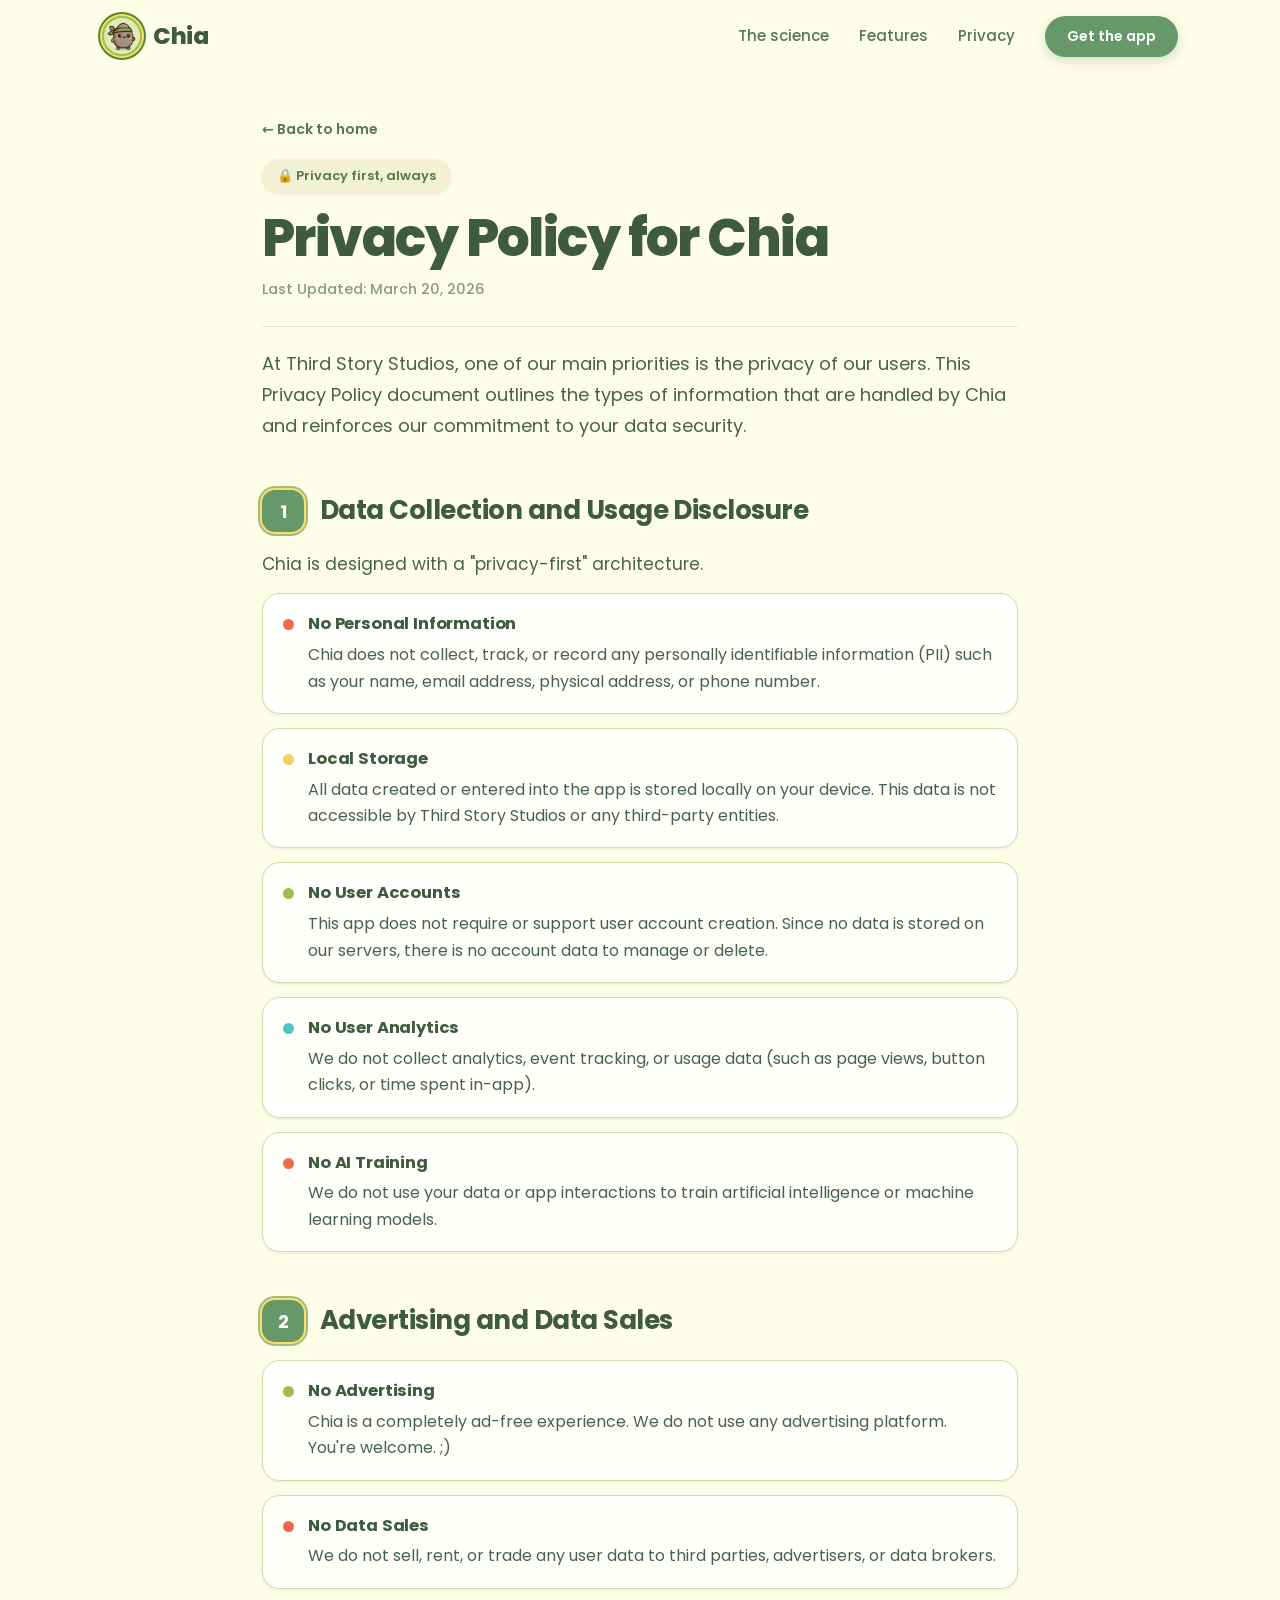
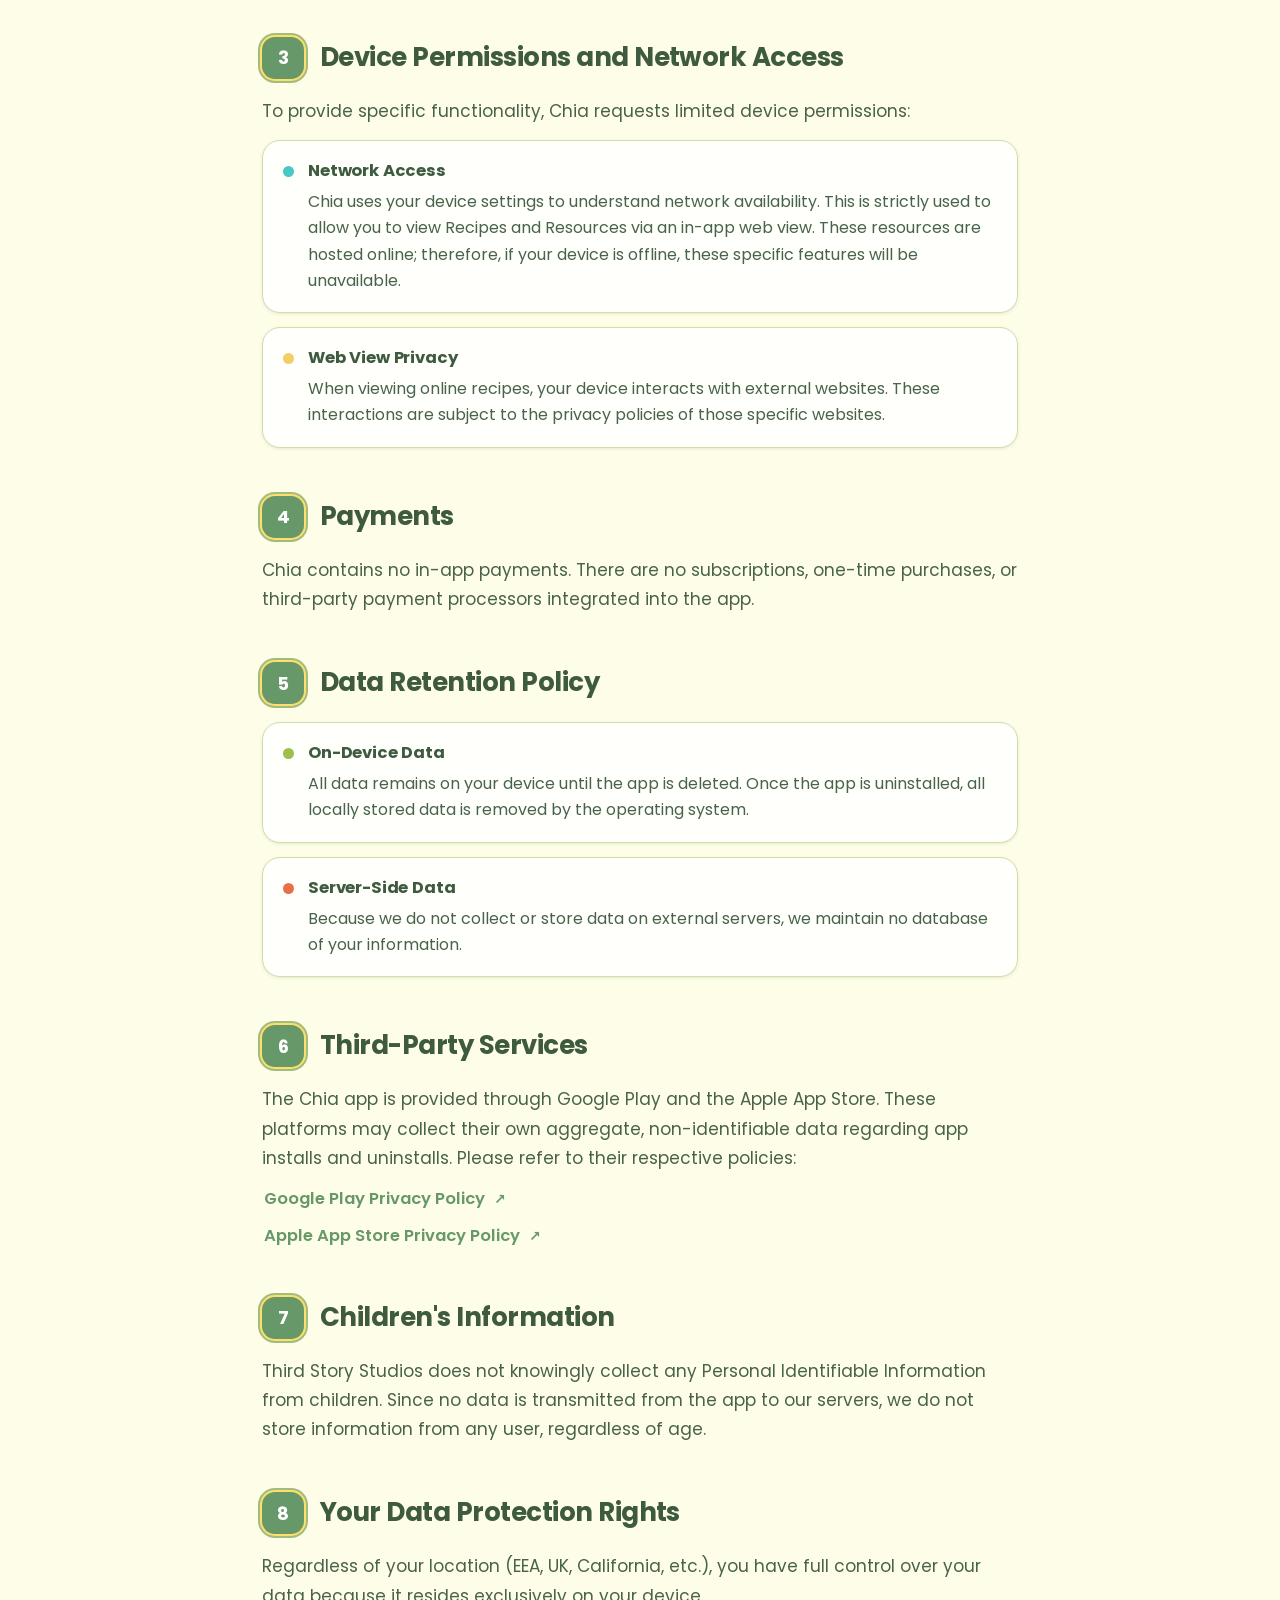
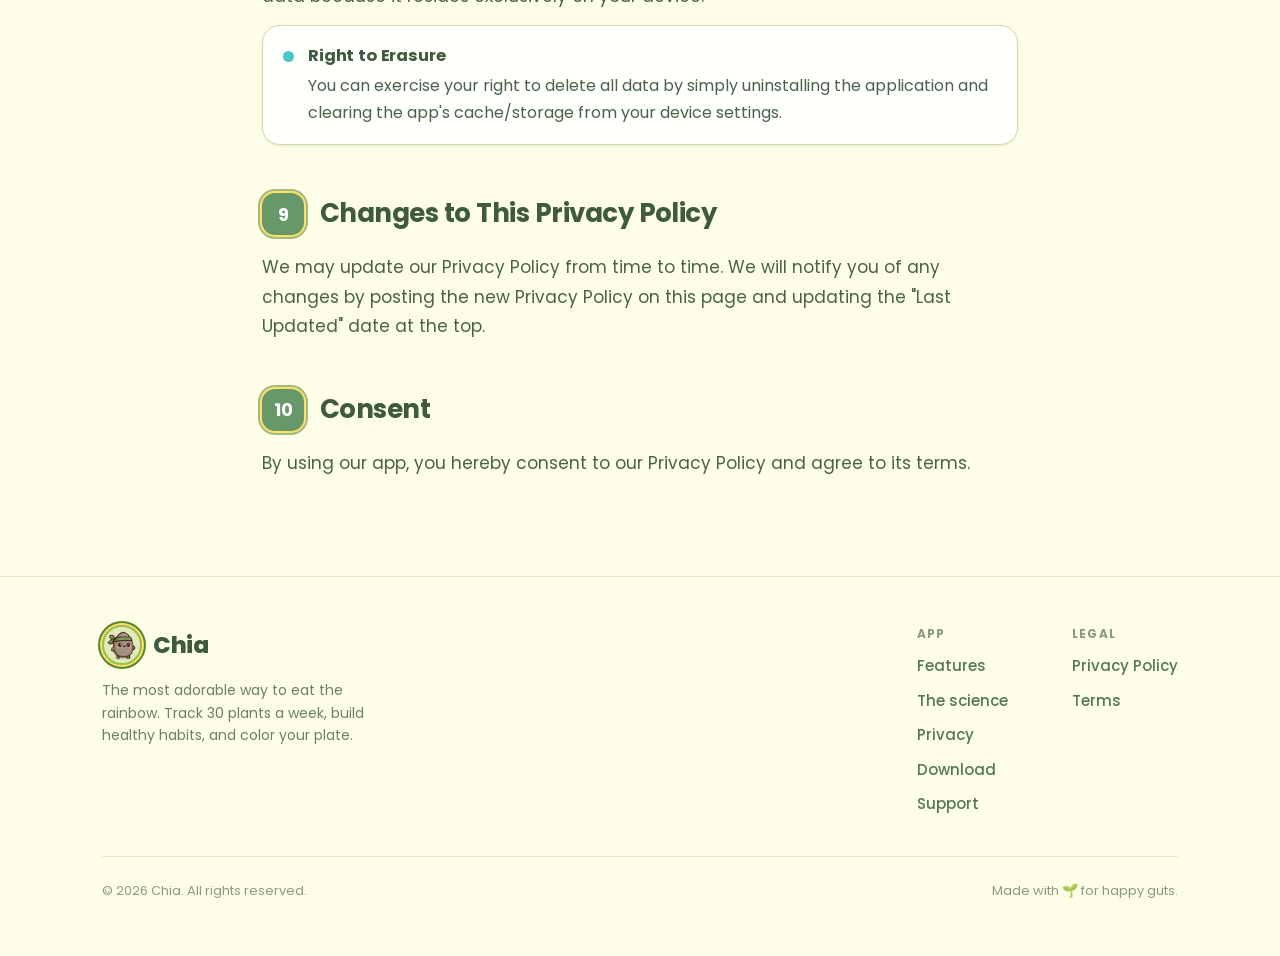
==== privacy-policy.html @ 507e9d5e "Add Support page and update footers - Add support.html with in-app feedback walkthrough and contact " ====
<!DOCTYPE html>
<html lang="en">
<head>
<meta charset="utf-8" />
<meta name="viewport" content="width=device-width, initial-scale=1" />
<title>Chia — Privacy Policy</title>
<meta name="description" content="How Chia collects, uses, and protects your data." />

<!-- Open Graph (iMessage, Facebook, WhatsApp, Slack, Discord, LinkedIn) -->
<meta property="og:type" content="website" />
<meta property="og:site_name" content="Chia" />
<meta property="og:title" content="Chia — Privacy Policy" />
<meta property="og:description" content="How Chia collects, uses, and protects your data." />
<meta property="og:url" content="https://chia-app.com/privacy-policy.html" />
<meta property="og:image" content="https://chia-app.com/assets/og-image.png" />
<meta property="og:image:width" content="1200" />
<meta property="og:image:height" content="630" />
<meta property="og:image:alt" content="Chia — eat the rainbow every day" />

<!-- Twitter / X -->
<meta name="twitter:card" content="summary_large_image" />
<meta name="twitter:title" content="Chia — Privacy Policy" />
<meta name="twitter:description" content="How Chia collects, uses, and protects your data." />
<meta name="twitter:image" content="https://chia-app.com/assets/og-image.png" />

<link rel="icon" href="/favicon.ico" sizes="any" />
<link rel="icon" type="image/png" sizes="32x32" href="/assets/favicon-32x32.png" />
<link rel="icon" type="image/png" sizes="16x16" href="/assets/favicon-16x16.png" />
<link rel="apple-touch-icon" sizes="180x180" href="/assets/apple-touch-icon.png" />
<link rel="preconnect" href="https://fonts.googleapis.com" />
<link rel="preconnect" href="https://fonts.gstatic.com" crossorigin />
<link href="https://fonts.googleapis.com/css2?family=Poppins:wght@400;500;600;700;800&display=swap" rel="stylesheet" />
<style>
  :root {
    --bg:#fefde8; --bg-warm:#f6f4e0; --card:#f2f1d4; --card-2:#fffffb;
    --text:#3e5b3f; --muted:#537954; --soft:#6b8169; --faint:#8a9a88;
    --ink:#48634a; --line:#e6e6c8;
    --red:#f26849; --yellow:#f2cf63; --green:#9cbf4e; --teal:#4ac8c7; --whitebrown:#fffffb;
    --header-green:#a9c859; --green-faded:#cedfaa;
    --av-500:#679869; --av-600:#537954; --av-700:#3e5b3f; --av-800:#293d2a; --av-900:#151e15;
    --acc-yellow:#ffdf68; --acc-green:#56872e; --orange:#e87048;
    --e1:0 1px 3px rgba(62,91,63,.12);
    --e2:0 6px 16px rgba(62,91,63,.16);
    --e3:0 22px 44px rgba(62,91,63,.22);
    --spring:cubic-bezier(.34,1.56,.64,1);
  }
  * { box-sizing:border-box; margin:0; padding:0; }
  html { scroll-behavior:smooth; }
  body {
    font-family:"Poppins",system-ui,sans-serif; background:var(--bg); color:var(--text);
    -webkit-font-smoothing:antialiased; overflow-x:hidden; line-height:1.5;
  }
  a { color:inherit; text-decoration:none; }
  img { display:block; max-width:100%; }
  .wrap { max-width:1140px; margin:0 auto; padding:0 32px; }

  /* ---------- nav ---------- */
  header.nav { position:sticky; top:0; z-index:50; backdrop-filter:saturate(1.1) blur(8px);
    background:rgba(254,253,232,.82); border-bottom:1px solid transparent; transition:border-color .3s, box-shadow .3s; }
  header.nav.scrolled { border-color:var(--line); box-shadow:0 2px 14px rgba(62,91,63,.07); }
  .nav-inner { display:flex; align-items:center; justify-content:space-between; height:72px; }
  .brand { display:flex; align-items:center; gap:11px; font-weight:800; font-size:23px; letter-spacing:-.02em; }
  .brand .mark { width:40px; height:40px; border-radius:50%; background:rgba(156,191,78,.30);
    border:2px solid var(--green); display:flex; align-items:center; justify-content:center;
    box-shadow:0 0 0 2px var(--acc-yellow), 0 0 0 4px var(--acc-green); }
  .brand .mark img { width:30px; height:30px; }
  .nav-links { display:flex; align-items:center; gap:30px; font-size:15px; font-weight:500; color:var(--muted); }
  .nav-links a { transition:color .2s; }
  .nav-links a:hover { color:var(--text); }
  .nav-cta { background:var(--av-500); color:#fff; padding:10px 22px; border-radius:9999px; font-weight:600; font-size:14px;
    box-shadow:0 4px 12px rgba(62,91,63,.20); transition:transform .18s var(--spring); }
  .nav-cta:active { transform:scale(.95); }

  /* ---------- document ---------- */
  .doc { max-width:820px; margin:0 auto; padding:18px 32px 84px; }
  .crumb { display:inline-flex; align-items:center; gap:7px; margin-top:28px; font-size:14px; font-weight:600;
    color:var(--muted); transition:color .2s; }
  .crumb:hover { color:var(--text); }
  .doc-head { margin-top:18px; padding-bottom:26px; border-bottom:1px solid var(--line); }
  .doc-head .eyebrow { display:inline-flex; align-items:center; gap:8px; background:var(--card); color:var(--muted);
    padding:7px 15px; border-radius:9999px; font-size:13px; font-weight:600; box-shadow:var(--e1); white-space:nowrap; }
  .doc-head h1 { font-size:clamp(34px,5vw,52px); font-weight:800; letter-spacing:-.03em; line-height:1.04; margin:18px 0 0; }
  .updated { color:var(--faint); font-size:14.5px; font-weight:500; margin-top:14px; }

  .lead { font-size:18px; line-height:1.72; color:var(--ink); margin-top:22px; }
  .lead a, .lead strong { font-weight:600; color:var(--text); }

  .sec-h { display:flex; align-items:center; gap:16px; margin:48px 0 18px; }
  .sec-num { width:42px; height:42px; flex:none; border-radius:13px; background:var(--av-500); color:#fff;
    display:flex; align-items:center; justify-content:center; font-size:18px; font-weight:700;
    box-shadow:0 0 0 2px var(--acc-yellow), 0 0 0 4px rgba(86,135,46,.55); }
  .sec-h h2 { font-size:clamp(21px,2.6vw,26px); font-weight:700; letter-spacing:-.02em; line-height:1.15; }

  p.body { font-size:17px; line-height:1.72; color:var(--ink); margin-bottom:14px; }

  ul.bullets { list-style:none; display:flex; flex-direction:column; gap:14px; margin:6px 0 8px; }
  ul.bullets li { position:relative; display:flex; gap:14px; background:var(--card-2); border:1px solid var(--green-faded);
    border-radius:18px; padding:18px 20px; box-shadow:var(--e1); }
  ul.bullets li .mk { width:11px; height:11px; flex:none; border-radius:50%; margin-top:7px; }
  ul.bullets li .bx strong { display:block; font-size:16.5px; font-weight:700; color:var(--text); letter-spacing:-.01em; }
  ul.bullets li .bx span { display:block; font-size:16px; line-height:1.65; color:var(--ink); margin-top:5px; }

  .links { display:flex; flex-direction:column; gap:12px; margin:8px 0 4px; padding-left:2px; }
  .links a { display:inline-flex; align-items:center; gap:9px; font-size:16.5px; font-weight:600; color:var(--av-500);
    width:fit-content; transition:gap .18s var(--spring), color .2s; }
  .links a:hover { color:var(--av-700); gap:13px; }
  .links a .ar { font-size:14px; }

  .doc-foot-note { margin-top:48px; padding:22px 24px; background:var(--card); border-radius:20px;
    font-size:15px; color:var(--muted); line-height:1.6; }

  /* ---------- footer ---------- */
  footer { padding:48px 0 56px; border-top:1px solid var(--line); }
  .foot-inner { display:flex; align-items:flex-start; justify-content:space-between; gap:40px; flex-wrap:wrap; }
  .foot-brand { max-width:300px; }
  .foot-brand p { color:var(--soft); font-size:14px; margin-top:14px; line-height:1.6; }
  .foot-cols { display:flex; gap:64px; flex-wrap:wrap; }
  .foot-col h5 { font-size:12px; text-transform:uppercase; letter-spacing:.1em; color:var(--faint); font-weight:700; }
  .foot-col a { display:block; color:var(--muted); font-size:15px; margin-top:12px; font-weight:500; transition:color .2s; }
  .foot-col a:hover { color:var(--text); }
  .foot-bottom { display:flex; align-items:center; justify-content:space-between; margin-top:40px; padding-top:24px;
    border-top:1px solid var(--line); font-size:13px; color:var(--faint); flex-wrap:wrap; gap:12px; }

  /* ---------- reveal ---------- */
  .reveal { opacity:0; transform:translateY(20px); transition:opacity .6s ease, transform .6s var(--spring); }
  .reveal.in { opacity:1; transform:none; }

  @media (max-width:920px) {
    .nav-links a:not(.nav-cta) { display:none; }
  }
  @media (prefers-reduced-motion:reduce) {
    .reveal { opacity:1 !important; transform:none !important; }
    html { scroll-behavior:auto; }
  }
</style>
</head>
<body>

<!-- ============ NAV ============ -->
<header class="nav" id="nav">
  <div class="wrap nav-inner">
    <a class="brand" href="index.html">
      <span class="mark"><img src="assets/chia-mascot.png" alt="Chia mascot" /></span>
      Chia
    </a>
    <nav class="nav-links">
      <a href="index.html#science">The science</a>
      <a href="index.html#features">Features</a>
      <a href="index.html#privacy">Privacy</a>
      <a href="index.html#download" class="nav-cta">Get the app</a>
    </nav>
  </div>
</header>

<!-- ============ DOCUMENT ============ -->
<main class="doc">
  <a class="crumb" href="index.html">← Back to home</a>

  <div class="doc-head reveal in">
    <span class="eyebrow">🔒 Privacy first, always</span>
    <h1>Privacy Policy for Chia</h1>
    <div class="updated">Last Updated: March 20, 2026</div>
  </div>

  <p class="lead reveal in">At Third Story Studios, one of our main priorities is the privacy of our users. This Privacy Policy document outlines the types of information that are handled by Chia and reinforces our commitment to your data security.</p>

  <!-- 1 -->
  <div class="reveal">
    <div class="sec-h"><span class="sec-num">1</span><h2>Data Collection and Usage Disclosure</h2></div>
    <p class="body">Chia is designed with a "privacy-first" architecture.</p>
    <ul class="bullets">
      <li><span class="mk" style="background:var(--red)"></span><div class="bx"><strong>No Personal Information</strong><span>Chia does not collect, track, or record any personally identifiable information (PII) such as your name, email address, physical address, or phone number.</span></div></li>
      <li><span class="mk" style="background:var(--yellow)"></span><div class="bx"><strong>Local Storage</strong><span>All data created or entered into the app is stored locally on your device. This data is not accessible by Third Story Studios or any third-party entities.</span></div></li>
      <li><span class="mk" style="background:var(--green)"></span><div class="bx"><strong>No User Accounts</strong><span>This app does not require or support user account creation. Since no data is stored on our servers, there is no account data to manage or delete.</span></div></li>
      <li><span class="mk" style="background:var(--teal)"></span><div class="bx"><strong>No User Analytics</strong><span>We do not collect analytics, event tracking, or usage data (such as page views, button clicks, or time spent in-app).</span></div></li>
      <li><span class="mk" style="background:var(--orange)"></span><div class="bx"><strong>No AI Training</strong><span>We do not use your data or app interactions to train artificial intelligence or machine learning models.</span></div></li>
    </ul>
  </div>

  <!-- 2 -->
  <div class="reveal">
    <div class="sec-h"><span class="sec-num">2</span><h2>Advertising and Data Sales</h2></div>
    <ul class="bullets">
      <li><span class="mk" style="background:var(--green)"></span><div class="bx"><strong>No Advertising</strong><span>Chia is a completely ad-free experience. We do not use any advertising platform. You're welcome. ;)</span></div></li>
      <li><span class="mk" style="background:var(--red)"></span><div class="bx"><strong>No Data Sales</strong><span>We do not sell, rent, or trade any user data to third parties, advertisers, or data brokers.</span></div></li>
    </ul>
  </div>

  <!-- 3 -->
  <div class="reveal">
    <div class="sec-h"><span class="sec-num">3</span><h2>Device Permissions and Network Access</h2></div>
    <p class="body">To provide specific functionality, Chia requests limited device permissions:</p>
    <ul class="bullets">
      <li><span class="mk" style="background:var(--teal)"></span><div class="bx"><strong>Network Access</strong><span>Chia uses your device settings to understand network availability. This is strictly used to allow you to view Recipes and Resources via an in-app web view. These resources are hosted online; therefore, if your device is offline, these specific features will be unavailable.</span></div></li>
      <li><span class="mk" style="background:var(--yellow)"></span><div class="bx"><strong>Web View Privacy</strong><span>When viewing online recipes, your device interacts with external websites. These interactions are subject to the privacy policies of those specific websites.</span></div></li>
    </ul>
  </div>

  <!-- 4 -->
  <div class="reveal">
    <div class="sec-h"><span class="sec-num">4</span><h2>Payments</h2></div>
    <p class="body">Chia contains no in-app payments. There are no subscriptions, one-time purchases, or third-party payment processors integrated into the app.</p>
  </div>

  <!-- 5 -->
  <div class="reveal">
    <div class="sec-h"><span class="sec-num">5</span><h2>Data Retention Policy</h2></div>
    <ul class="bullets">
      <li><span class="mk" style="background:var(--green)"></span><div class="bx"><strong>On-Device Data</strong><span>All data remains on your device until the app is deleted. Once the app is uninstalled, all locally stored data is removed by the operating system.</span></div></li>
      <li><span class="mk" style="background:var(--orange)"></span><div class="bx"><strong>Server-Side Data</strong><span>Because we do not collect or store data on external servers, we maintain no database of your information.</span></div></li>
    </ul>
  </div>

  <!-- 6 -->
  <div class="reveal">
    <div class="sec-h"><span class="sec-num">6</span><h2>Third-Party Services</h2></div>
    <p class="body">The Chia app is provided through Google Play and the Apple App Store. These platforms may collect their own aggregate, non-identifiable data regarding app installs and uninstalls. Please refer to their respective policies:</p>
    <div class="links">
      <a href="https://policies.google.com/privacy" target="_blank" rel="noopener">Google Play Privacy Policy <span class="ar">↗</span></a>
      <a href="https://www.apple.com/legal/privacy/" target="_blank" rel="noopener">Apple App Store Privacy Policy <span class="ar">↗</span></a>
    </div>
  </div>

  <!-- 7 -->
  <div class="reveal">
    <div class="sec-h"><span class="sec-num">7</span><h2>Children's Information</h2></div>
    <p class="body">Third Story Studios does not knowingly collect any Personal Identifiable Information from children. Since no data is transmitted from the app to our servers, we do not store information from any user, regardless of age.</p>
  </div>

  <!-- 8 -->
  <div class="reveal">
    <div class="sec-h"><span class="sec-num">8</span><h2>Your Data Protection Rights</h2></div>
    <p class="body">Regardless of your location (EEA, UK, California, etc.), you have full control over your data because it resides exclusively on your device.</p>
    <ul class="bullets">
      <li><span class="mk" style="background:var(--teal)"></span><div class="bx"><strong>Right to Erasure</strong><span>You can exercise your right to delete all data by simply uninstalling the application and clearing the app's cache/storage from your device settings.</span></div></li>
    </ul>
  </div>

  <!-- 9 -->
  <div class="reveal">
    <div class="sec-h"><span class="sec-num">9</span><h2>Changes to This Privacy Policy</h2></div>
    <p class="body">We may update our Privacy Policy from time to time. We will notify you of any changes by posting the new Privacy Policy on this page and updating the "Last Updated" date at the top.</p>
  </div>

  <!-- 10 -->
  <div class="reveal">
    <div class="sec-h"><span class="sec-num">10</span><h2>Consent</h2></div>
    <p class="body">By using our app, you hereby consent to our Privacy Policy and agree to its terms.</p>
  </div>
</main>

<!-- ============ FOOTER ============ -->
<footer>
  <div class="wrap">
    <div class="foot-inner">
      <div class="foot-brand">
        <a class="brand" href="index.html">
          <span class="mark"><img src="assets/chia-mascot.png" alt="" /></span>
          Chia
        </a>
        <p>The most adorable way to eat the rainbow. Track 30 plants a week, build healthy habits, and color your plate.</p>
      </div>
      <div class="foot-cols">
        <div class="foot-col">
          <h5>App</h5>
          <a href="index.html#features">Features</a>
          <a href="index.html#science">The science</a>
          <a href="index.html#privacy">Privacy</a>
          <a href="index.html#download">Download</a>
          <a href="support.html">Support</a>
        </div>
        <div class="foot-col">
          <h5>Legal</h5>
          <a href="privacy-policy.html">Privacy Policy</a>
          <a href="terms-of-service.html">Terms</a>
        </div>
      </div>
    </div>
    <div class="foot-bottom">
      <span>© 2026 Chia. All rights reserved.</span>
      <span>Made with 🌱 for happy guts.</span>
    </div>
  </div>
</footer>

<script>
  const nav = document.getElementById('nav');
  const onScroll = () => nav.classList.toggle('scrolled', window.scrollY > 12);
  onScroll(); window.addEventListener('scroll', onScroll, { passive:true });

  const io = new IntersectionObserver((entries) => {
    entries.forEach(e => { if (e.isIntersecting) { e.target.classList.add('in'); io.unobserve(e.target); } });
  }, { threshold:0.12, rootMargin:'0px 0px -6% 0px' });
  document.querySelectorAll('.reveal:not(.in)').forEach(el => io.observe(el));
</script>
</body>
</html>
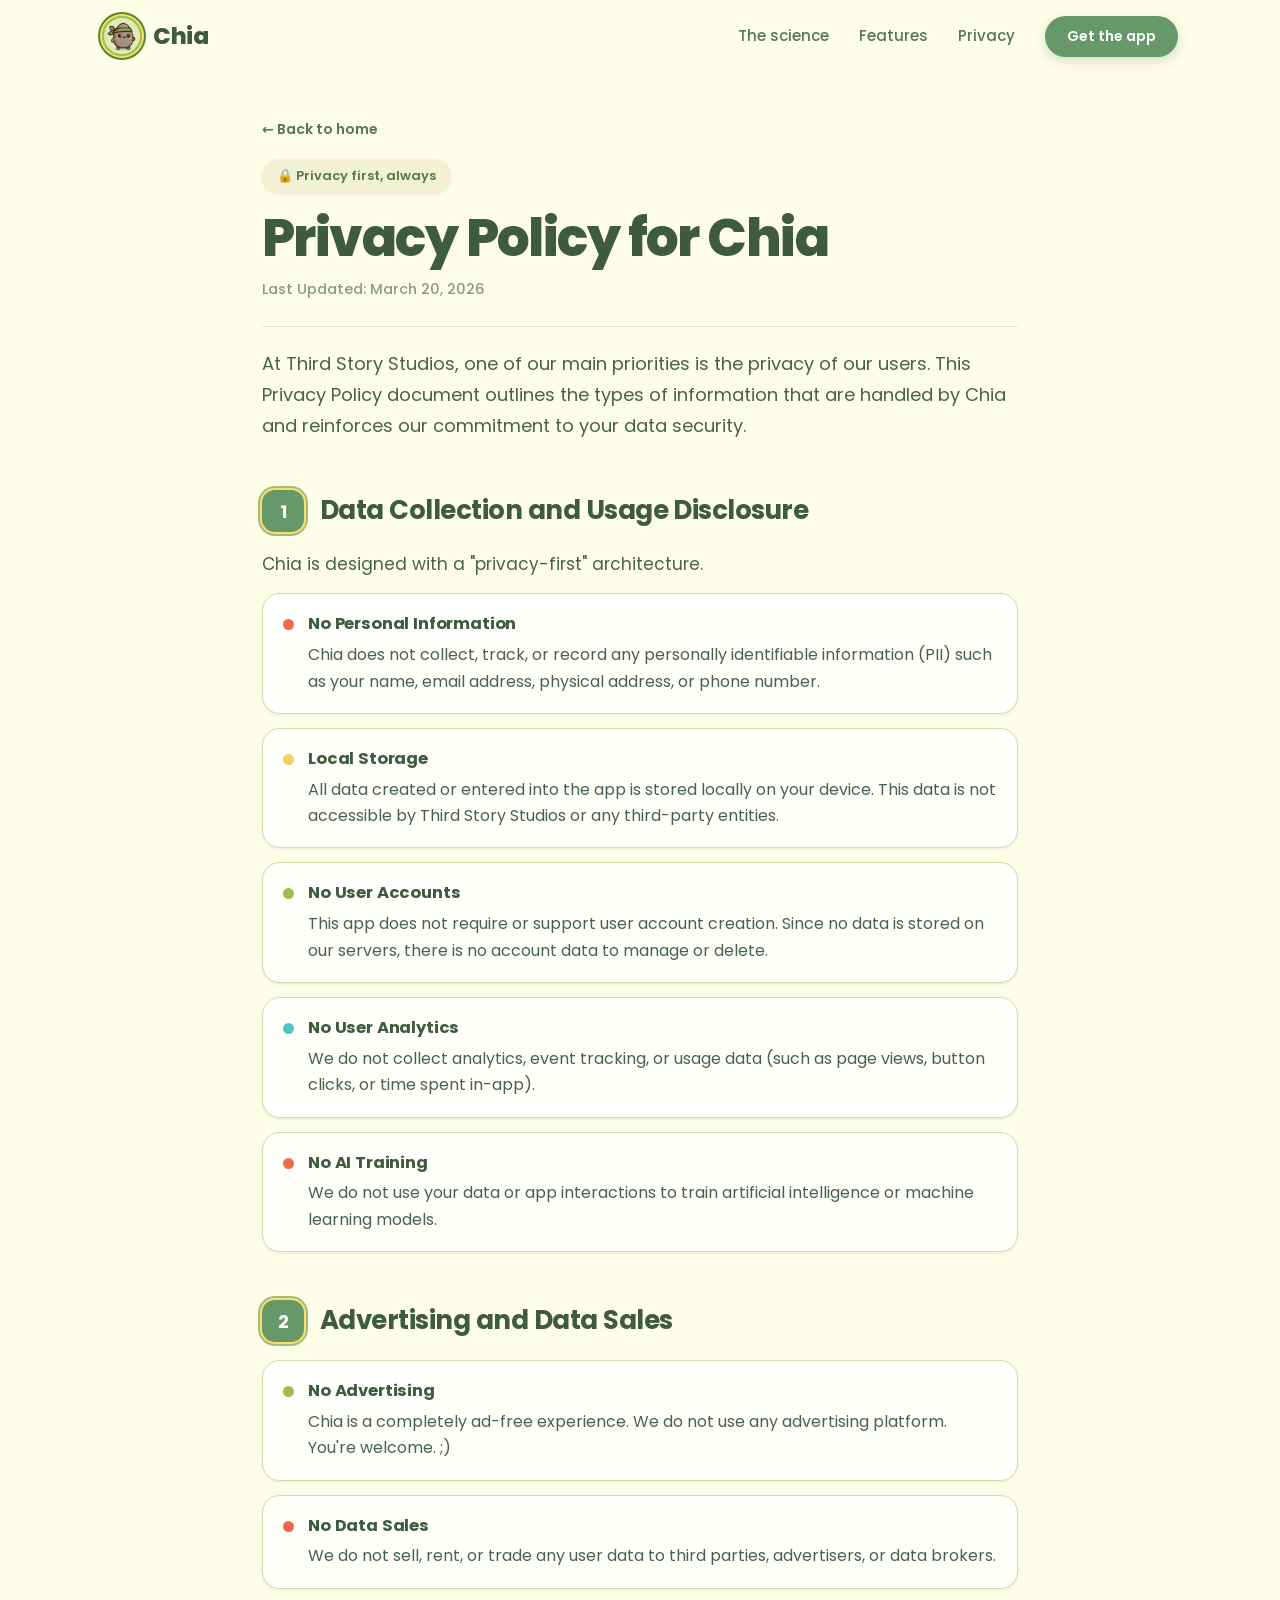
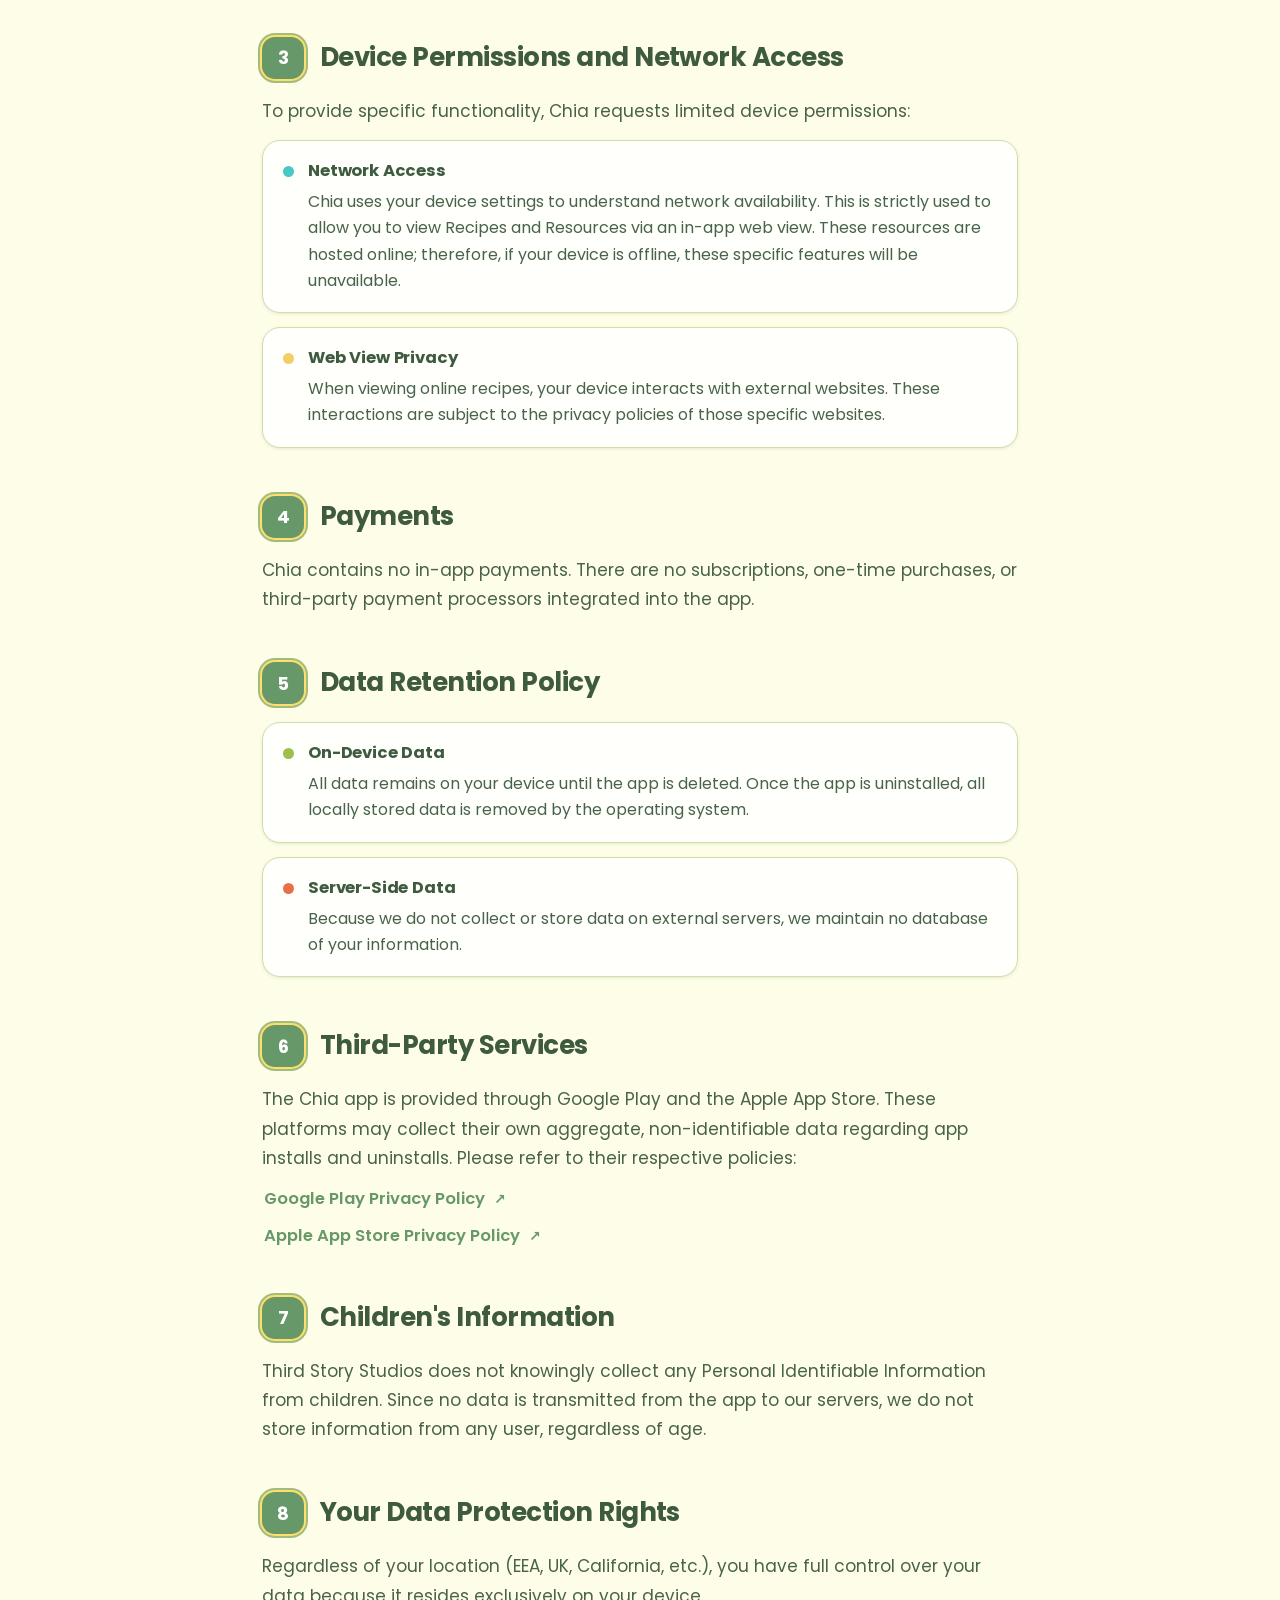
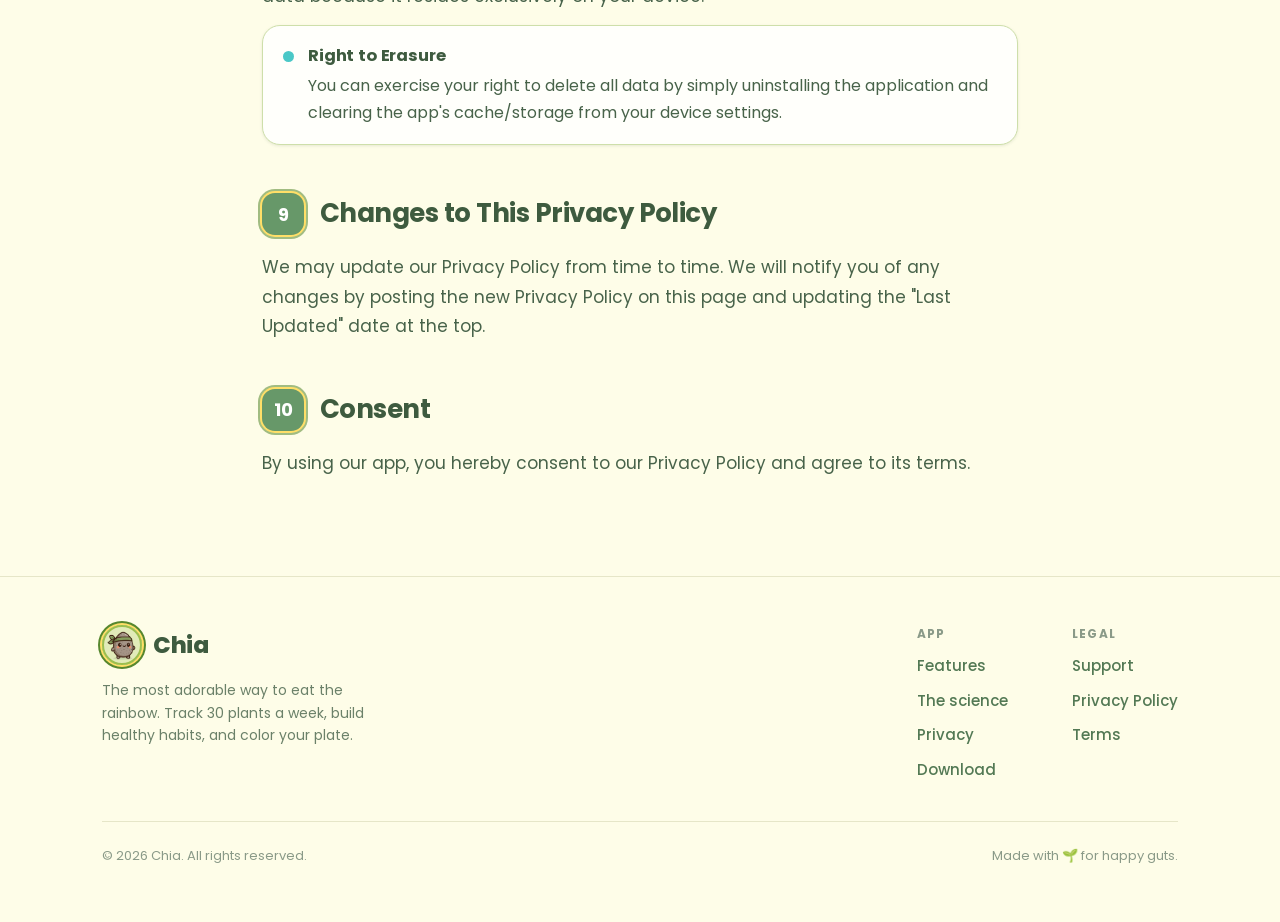
==== commit 14192e8d: "moves support to legal column in footer - also updates the positioning of a couple of things" ====
--- a/privacy-policy.html
+++ b/privacy-policy.html
@@ -267,10 +267,10 @@
           <a href="index.html#science">The science</a>
           <a href="index.html#privacy">Privacy</a>
           <a href="index.html#download">Download</a>
-          <a href="support.html">Support</a>
         </div>
         <div class="foot-col">
           <h5>Legal</h5>
+          <a href="support.html">Support</a>
           <a href="privacy-policy.html">Privacy Policy</a>
           <a href="terms-of-service.html">Terms</a>
         </div>
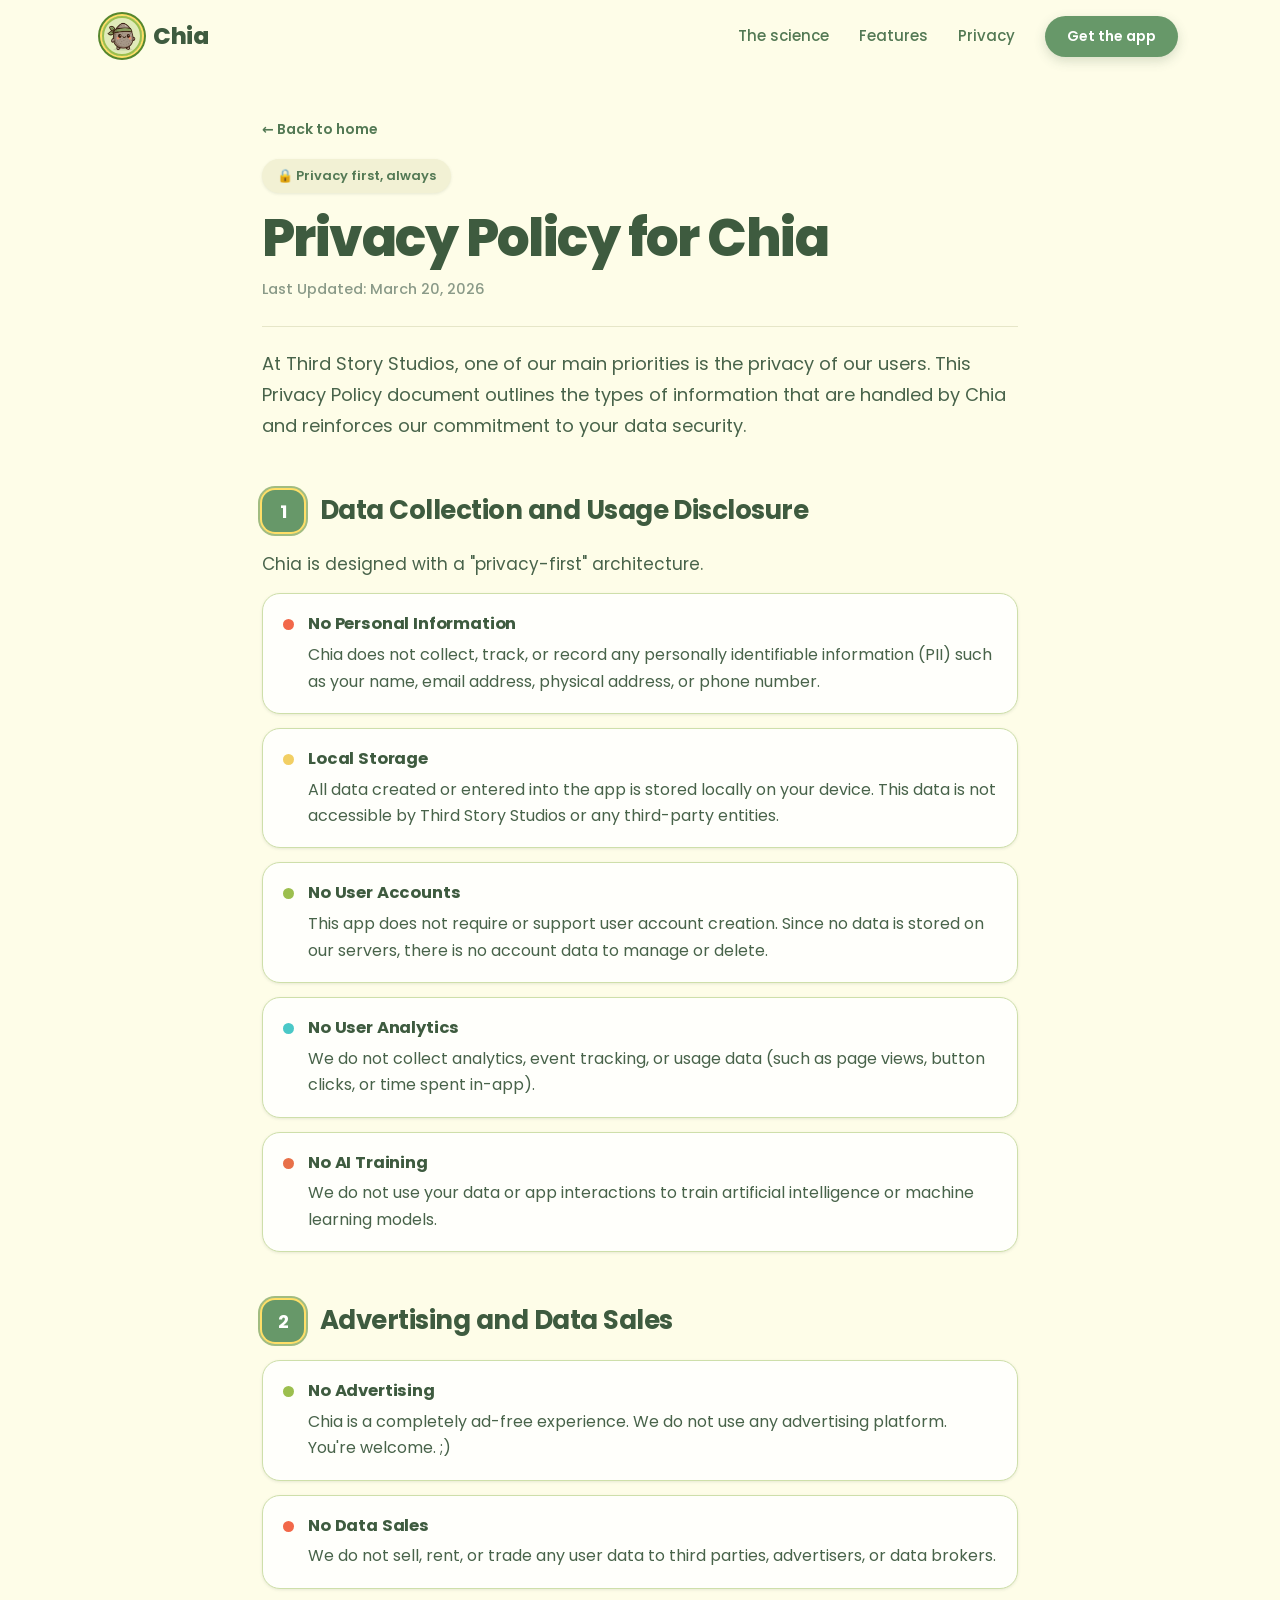
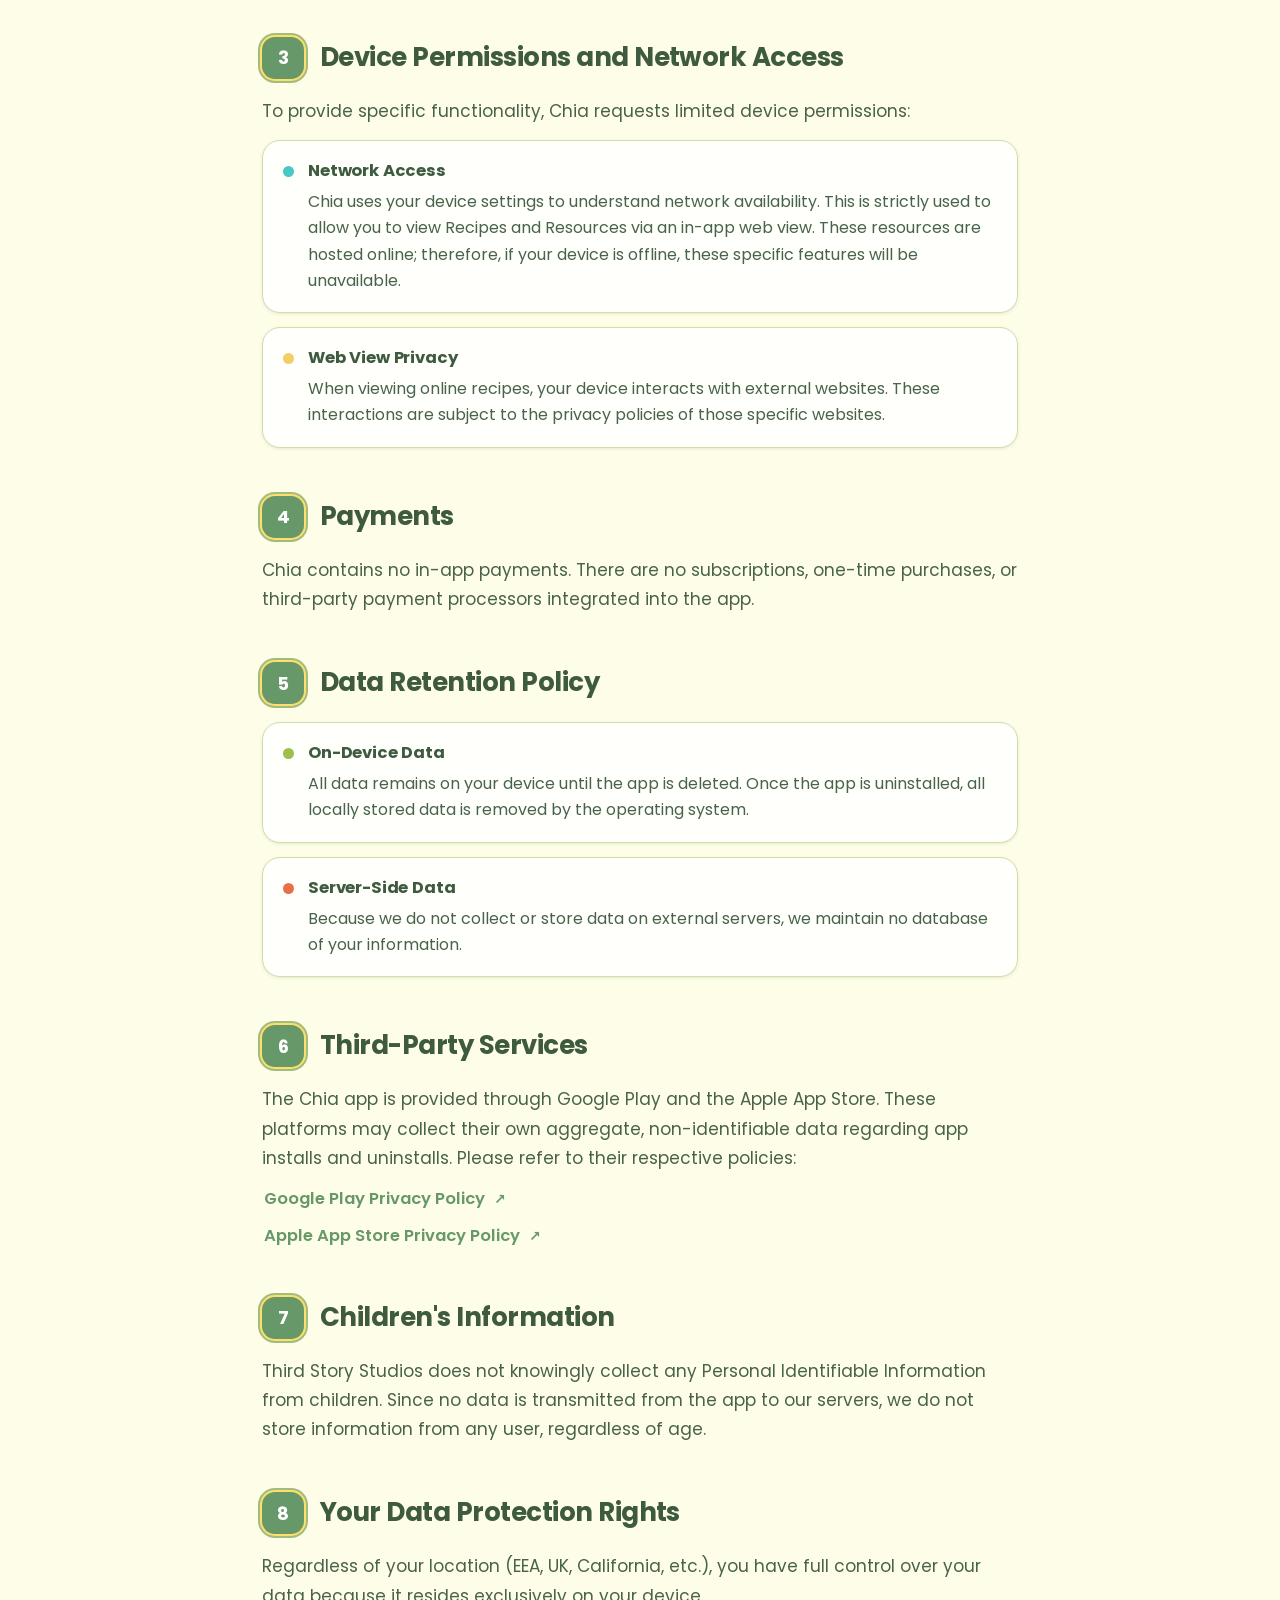
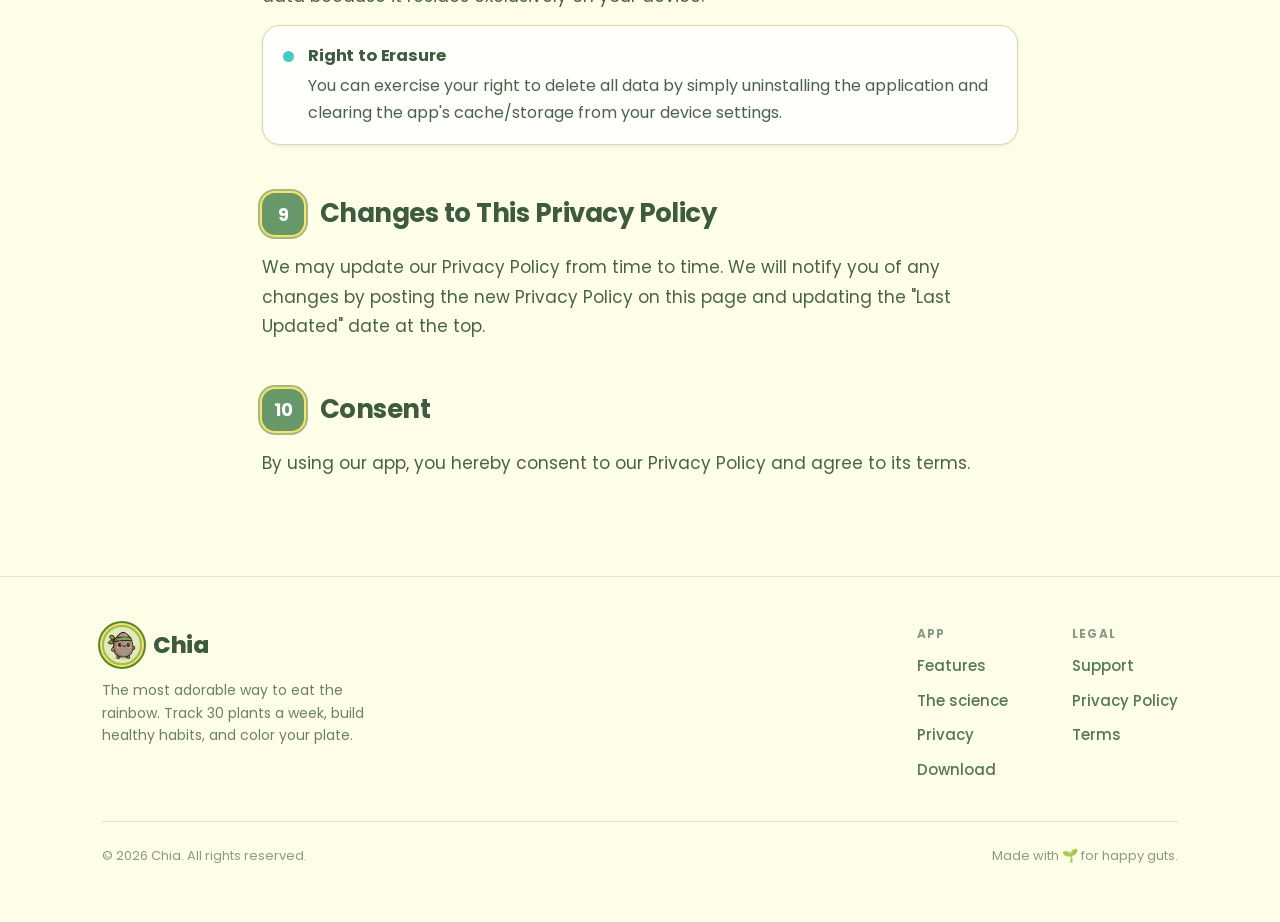
==== commit 70273065: "improves the rest of the image sizes" ====
--- a/privacy-policy.html
+++ b/privacy-policy.html
@@ -140,7 +140,7 @@
 <header class="nav" id="nav">
   <div class="wrap nav-inner">
     <a class="brand" href="index.html">
-      <span class="mark"><img src="assets/chia-mascot.png" alt="Chia mascot" /></span>
+      <span class="mark"><img src="assets/chia-mascot.webp" alt="Chia mascot" /></span>
       Chia
     </a>
     <nav class="nav-links">
@@ -255,7 +255,7 @@
     <div class="foot-inner">
       <div class="foot-brand">
         <a class="brand" href="index.html">
-          <span class="mark"><img src="assets/chia-mascot.png" alt="" /></span>
+          <span class="mark"><img src="assets/chia-mascot.webp" alt="" /></span>
           Chia
         </a>
         <p>The most adorable way to eat the rainbow. Track 30 plants a week, build healthy habits, and color your plate.</p>
